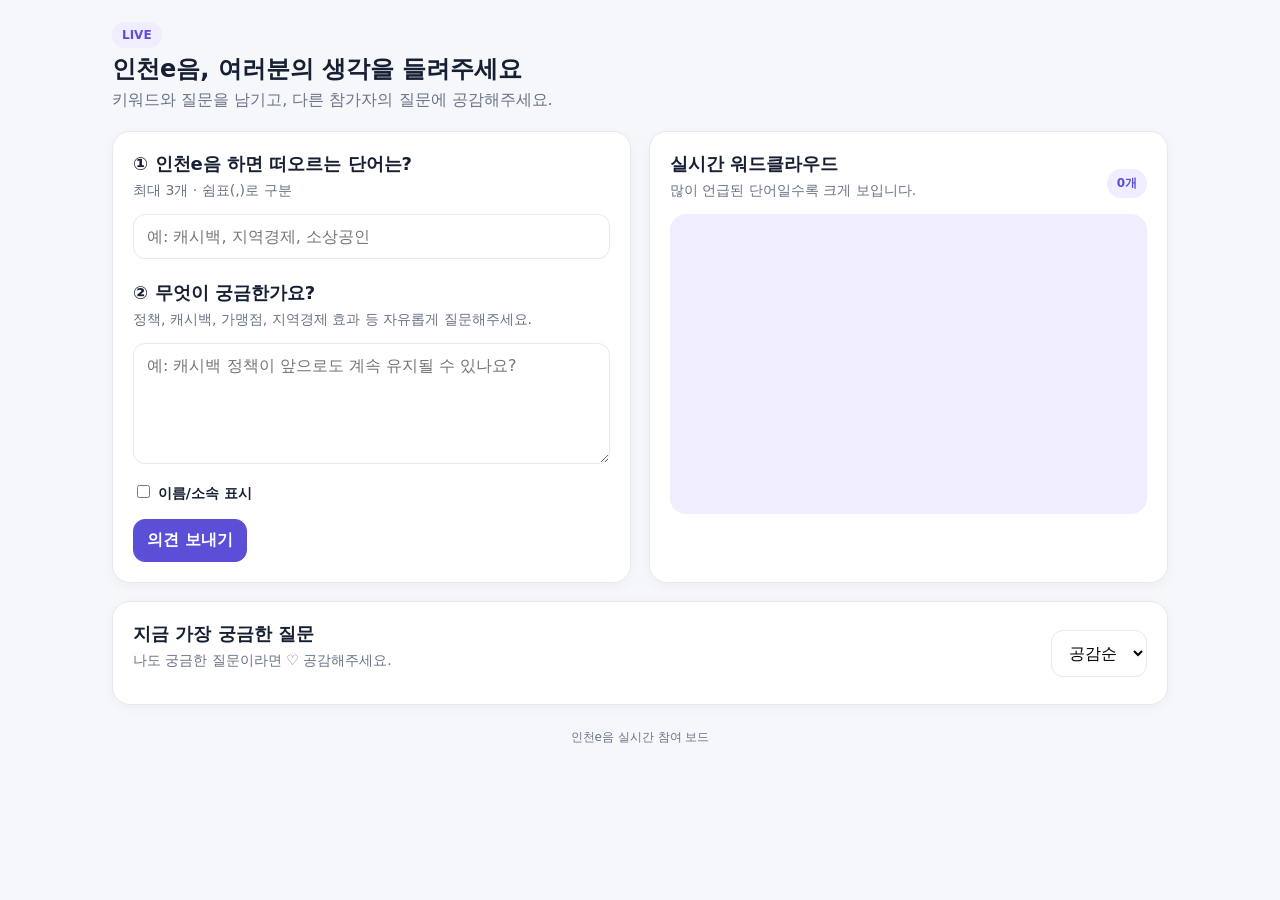
==== index.html @ 279e2ac0 "Add files via upload" ====
<!doctype html><html lang="ko"><head><meta charset="utf-8"><meta name="viewport" content="width=device-width,initial-scale=1"><title>인천e음 실시간 참여</title><link rel="stylesheet" href="./styles.css"></head>
<body><div class="wrap"><header class="top"><div class="brand"><span class="badge">LIVE</span><h1>인천e음, 여러분의 생각을 들려주세요</h1><p>키워드와 질문을 남기고, 다른 참가자의 질문에 공감해주세요.</p></div></header>
<div id="closed" class="notice hidden">현재 질문 접수가 마감되었습니다. 기존 질문과 워드클라우드는 계속 볼 수 있습니다.</div>
<main class="grid"><section class="card"><h2>① 인천e음 하면 떠오르는 단어는?</h2><p class="help">최대 3개 · 쉼표(,)로 구분</p><input id="keywords" placeholder="예: 캐시백, 지역경제, 소상공인">
<h2 style="margin-top:22px">② 무엇이 궁금한가요?</h2><p class="help">정책, 캐시백, 가맹점, 지역경제 효과 등 자유롭게 질문해주세요.</p><textarea id="question" rows="5" maxlength="250" placeholder="예: 캐시백 정책이 앞으로도 계속 유지될 수 있나요?"></textarea>
<label><input id="named" type="checkbox" style="width:auto"> 이름/소속 표시</label><input id="author" class="hidden" maxlength="30" placeholder="예: 인천시민 김OO"><div class="row" style="margin-top:16px"><button id="submit" class="primary">의견 보내기</button><span id="msg" class="help"></span></div></section>
<section class="card"><div class="between"><div><h2>실시간 워드클라우드</h2><p class="help">많이 언급된 단어일수록 크게 보입니다.</p></div><span id="count" class="badge">0개</span></div><div id="cloud" class="cloud"></div></section>
<section class="card full"><div class="between"><div><h2>지금 가장 궁금한 질문</h2><p class="help">나도 궁금한 질문이라면 ♡ 공감해주세요.</p></div><select id="sort" style="width:auto"><option value="popular">공감순</option><option value="latest">최신순</option></select></div><div id="questions" class="q-list"></div></section></main><footer>인천e음 실시간 참여 보드</footer></div><script type="module" src="./participant.js"></script></body></html>
---- styles.css ----
:root{--bg:#f6f7fb;--card:#fff;--text:#172033;--muted:#687386;--line:#e6e9ef;--accent:#5b4fd8;--soft:#efedff;--danger:#c93b4b;--ok:#23865d}
*{box-sizing:border-box}body{margin:0;font-family:system-ui,-apple-system,BlinkMacSystemFont,"Segoe UI",sans-serif;background:var(--bg);color:var(--text)}
.wrap{max-width:1100px;margin:0 auto;padding:22px}.top{display:flex;justify-content:space-between;gap:18px;align-items:flex-start;margin-bottom:20px}
.brand h1{font-size:24px;margin:5px 0}.brand p{margin:0;color:var(--muted)}.badge{display:inline-block;background:var(--soft);color:var(--accent);padding:6px 10px;border-radius:999px;font-size:12px;font-weight:700}
.grid{display:grid;grid-template-columns:1fr 1fr;gap:18px}.card{background:var(--card);border:1px solid var(--line);border-radius:18px;padding:20px;box-shadow:0 3px 12px rgba(20,30,60,.04)}
h2{font-size:18px;margin:0 0 6px}.help{color:var(--muted);font-size:14px;margin:0 0 14px}label{display:block;font-weight:700;font-size:14px;margin:14px 0 7px}
input,textarea,select{width:100%;border:1px solid var(--line);border-radius:12px;padding:12px 13px;font:inherit;background:#fff}textarea{resize:vertical}
button{border:1px solid var(--line);background:#fff;border-radius:12px;padding:10px 13px;font:inherit;font-weight:700;cursor:pointer}button.primary{background:var(--accent);color:#fff;border-color:var(--accent)}
button.danger{color:var(--danger)}button:disabled{opacity:.5;cursor:not-allowed}.row{display:flex;gap:10px;align-items:center;flex-wrap:wrap}.between{display:flex;justify-content:space-between;gap:12px;align-items:center}
.cloud{min-height:300px;display:flex;align-content:center;justify-content:center;align-items:center;flex-wrap:wrap;gap:14px 20px;background:var(--soft);border-radius:16px;padding:26px}.word{line-height:1}
.q-list{display:flex;flex-direction:column;gap:12px}.q{border:1px solid var(--line);border-radius:14px;padding:15px;background:#fff}.q p{margin:8px 0 12px;line-height:1.5}.meta{font-size:12px;color:var(--muted)}
.like{white-space:nowrap}.like.done{background:var(--soft);color:var(--accent);border-color:#d9d4ff}.stats{display:grid;grid-template-columns:repeat(3,1fr);gap:12px;margin-bottom:18px}.stat{background:#fff;border:1px solid var(--line);border-radius:16px;padding:16px}.stat b{display:block;font-size:28px;margin-top:4px}
.notice{padding:12px 14px;border-radius:12px;background:#fff7e8;color:#825b13;margin-bottom:16px;font-size:14px}.ok{color:var(--ok)}.err{color:var(--danger)}.hidden{display:none!important}.admin-actions button{font-size:13px;padding:8px 10px}.full{grid-column:1/-1}footer{text-align:center;color:var(--muted);font-size:12px;padding:24px 0}
@media(max-width:760px){.grid{grid-template-columns:1fr}.stats{grid-template-columns:1fr 1fr}.top{flex-direction:column}.wrap{padding:14px}.cloud{min-height:230px}}
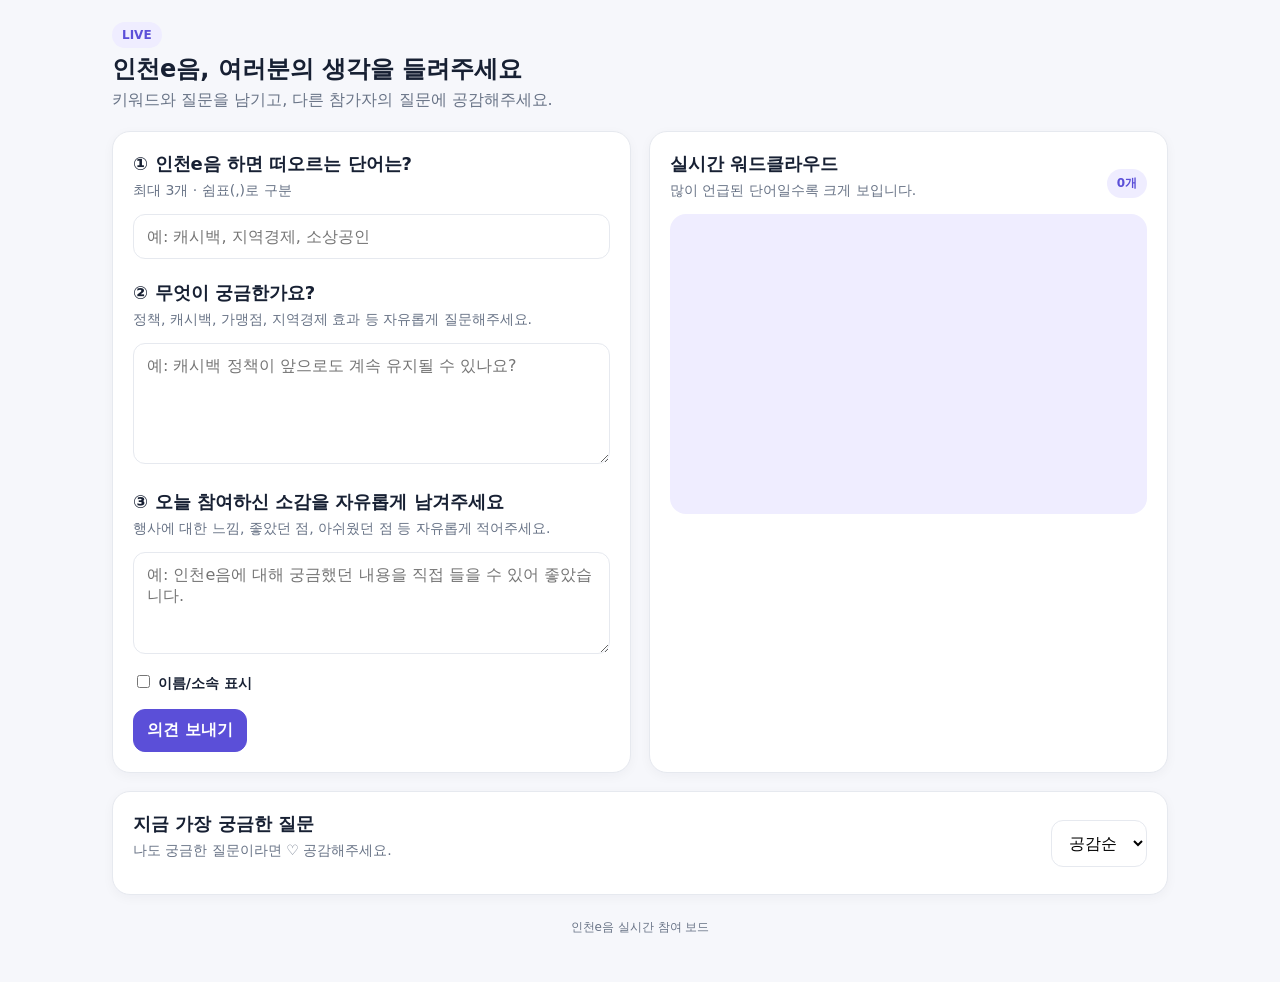
==== commit 6804e869: "Add files via upload" ====
--- a/index.html
+++ b/index.html
@@ -3,6 +3,7 @@
 <div id="closed" class="notice hidden">현재 질문 접수가 마감되었습니다. 기존 질문과 워드클라우드는 계속 볼 수 있습니다.</div>
 <main class="grid"><section class="card"><h2>① 인천e음 하면 떠오르는 단어는?</h2><p class="help">최대 3개 · 쉼표(,)로 구분</p><input id="keywords" placeholder="예: 캐시백, 지역경제, 소상공인">
 <h2 style="margin-top:22px">② 무엇이 궁금한가요?</h2><p class="help">정책, 캐시백, 가맹점, 지역경제 효과 등 자유롭게 질문해주세요.</p><textarea id="question" rows="5" maxlength="250" placeholder="예: 캐시백 정책이 앞으로도 계속 유지될 수 있나요?"></textarea>
+<h2 style="margin-top:22px">③ 오늘 참여하신 소감을 자유롭게 남겨주세요</h2><p class="help">행사에 대한 느낌, 좋았던 점, 아쉬웠던 점 등 자유롭게 적어주세요.</p><textarea id="feedback" rows="4" maxlength="500" placeholder="예: 인천e음에 대해 궁금했던 내용을 직접 들을 수 있어 좋았습니다."></textarea>
 <label><input id="named" type="checkbox" style="width:auto"> 이름/소속 표시</label><input id="author" class="hidden" maxlength="30" placeholder="예: 인천시민 김OO"><div class="row" style="margin-top:16px"><button id="submit" class="primary">의견 보내기</button><span id="msg" class="help"></span></div></section>
 <section class="card"><div class="between"><div><h2>실시간 워드클라우드</h2><p class="help">많이 언급된 단어일수록 크게 보입니다.</p></div><span id="count" class="badge">0개</span></div><div id="cloud" class="cloud"></div></section>
 <section class="card full"><div class="between"><div><h2>지금 가장 궁금한 질문</h2><p class="help">나도 궁금한 질문이라면 ♡ 공감해주세요.</p></div><select id="sort" style="width:auto"><option value="popular">공감순</option><option value="latest">최신순</option></select></div><div id="questions" class="q-list"></div></section></main><footer>인천e음 실시간 참여 보드</footer></div><script type="module" src="./participant.js"></script></body></html>
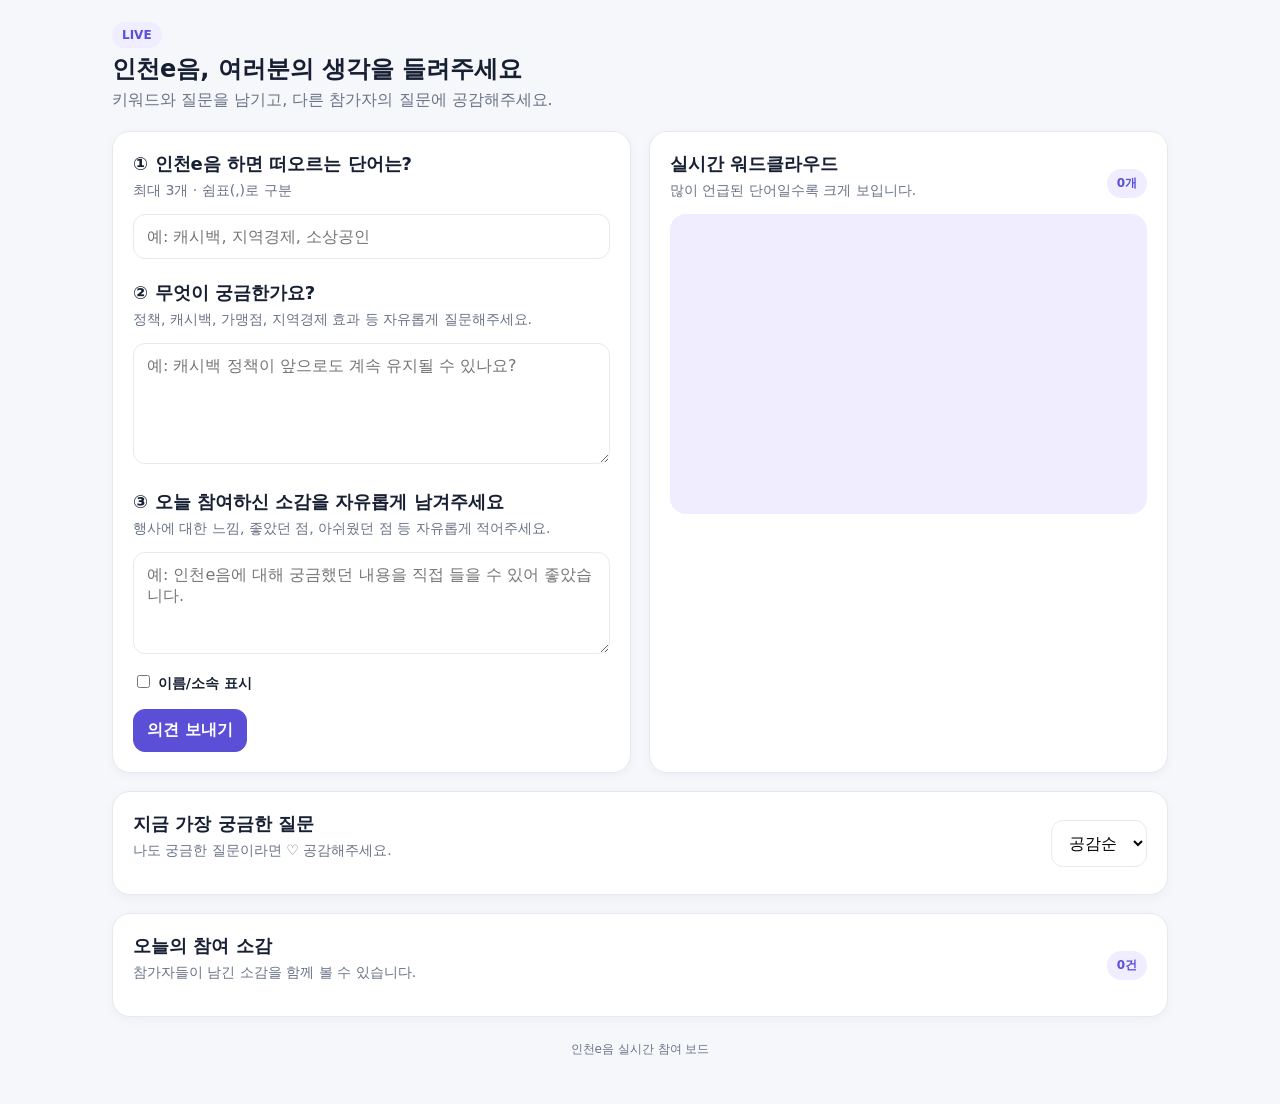
==== commit 417bea01: "Add files via upload" ====
--- a/index.html
+++ b/index.html
@@ -6,4 +6,5 @@
 <h2 style="margin-top:22px">③ 오늘 참여하신 소감을 자유롭게 남겨주세요</h2><p class="help">행사에 대한 느낌, 좋았던 점, 아쉬웠던 점 등 자유롭게 적어주세요.</p><textarea id="feedback" rows="4" maxlength="500" placeholder="예: 인천e음에 대해 궁금했던 내용을 직접 들을 수 있어 좋았습니다."></textarea>
 <label><input id="named" type="checkbox" style="width:auto"> 이름/소속 표시</label><input id="author" class="hidden" maxlength="30" placeholder="예: 인천시민 김OO"><div class="row" style="margin-top:16px"><button id="submit" class="primary">의견 보내기</button><span id="msg" class="help"></span></div></section>
 <section class="card"><div class="between"><div><h2>실시간 워드클라우드</h2><p class="help">많이 언급된 단어일수록 크게 보입니다.</p></div><span id="count" class="badge">0개</span></div><div id="cloud" class="cloud"></div></section>
-<section class="card full"><div class="between"><div><h2>지금 가장 궁금한 질문</h2><p class="help">나도 궁금한 질문이라면 ♡ 공감해주세요.</p></div><select id="sort" style="width:auto"><option value="popular">공감순</option><option value="latest">최신순</option></select></div><div id="questions" class="q-list"></div></section></main><footer>인천e음 실시간 참여 보드</footer></div><script type="module" src="./participant.js"></script></body></html>+<section class="card full"><div class="between"><div><h2>지금 가장 궁금한 질문</h2><p class="help">나도 궁금한 질문이라면 ♡ 공감해주세요.</p></div><select id="sort" style="width:auto"><option value="popular">공감순</option><option value="latest">최신순</option></select></div><div id="questions" class="q-list"></div></section>
+<section class="card full"><div class="between"><div><h2>오늘의 참여 소감</h2><p class="help">참가자들이 남긴 소감을 함께 볼 수 있습니다.</p></div><span id="feedbackCount" class="badge">0건</span></div><div id="feedbackList" class="q-list"></div></section></main><footer>인천e음 실시간 참여 보드</footer></div><script type="module" src="./participant.js"></script></body></html>
